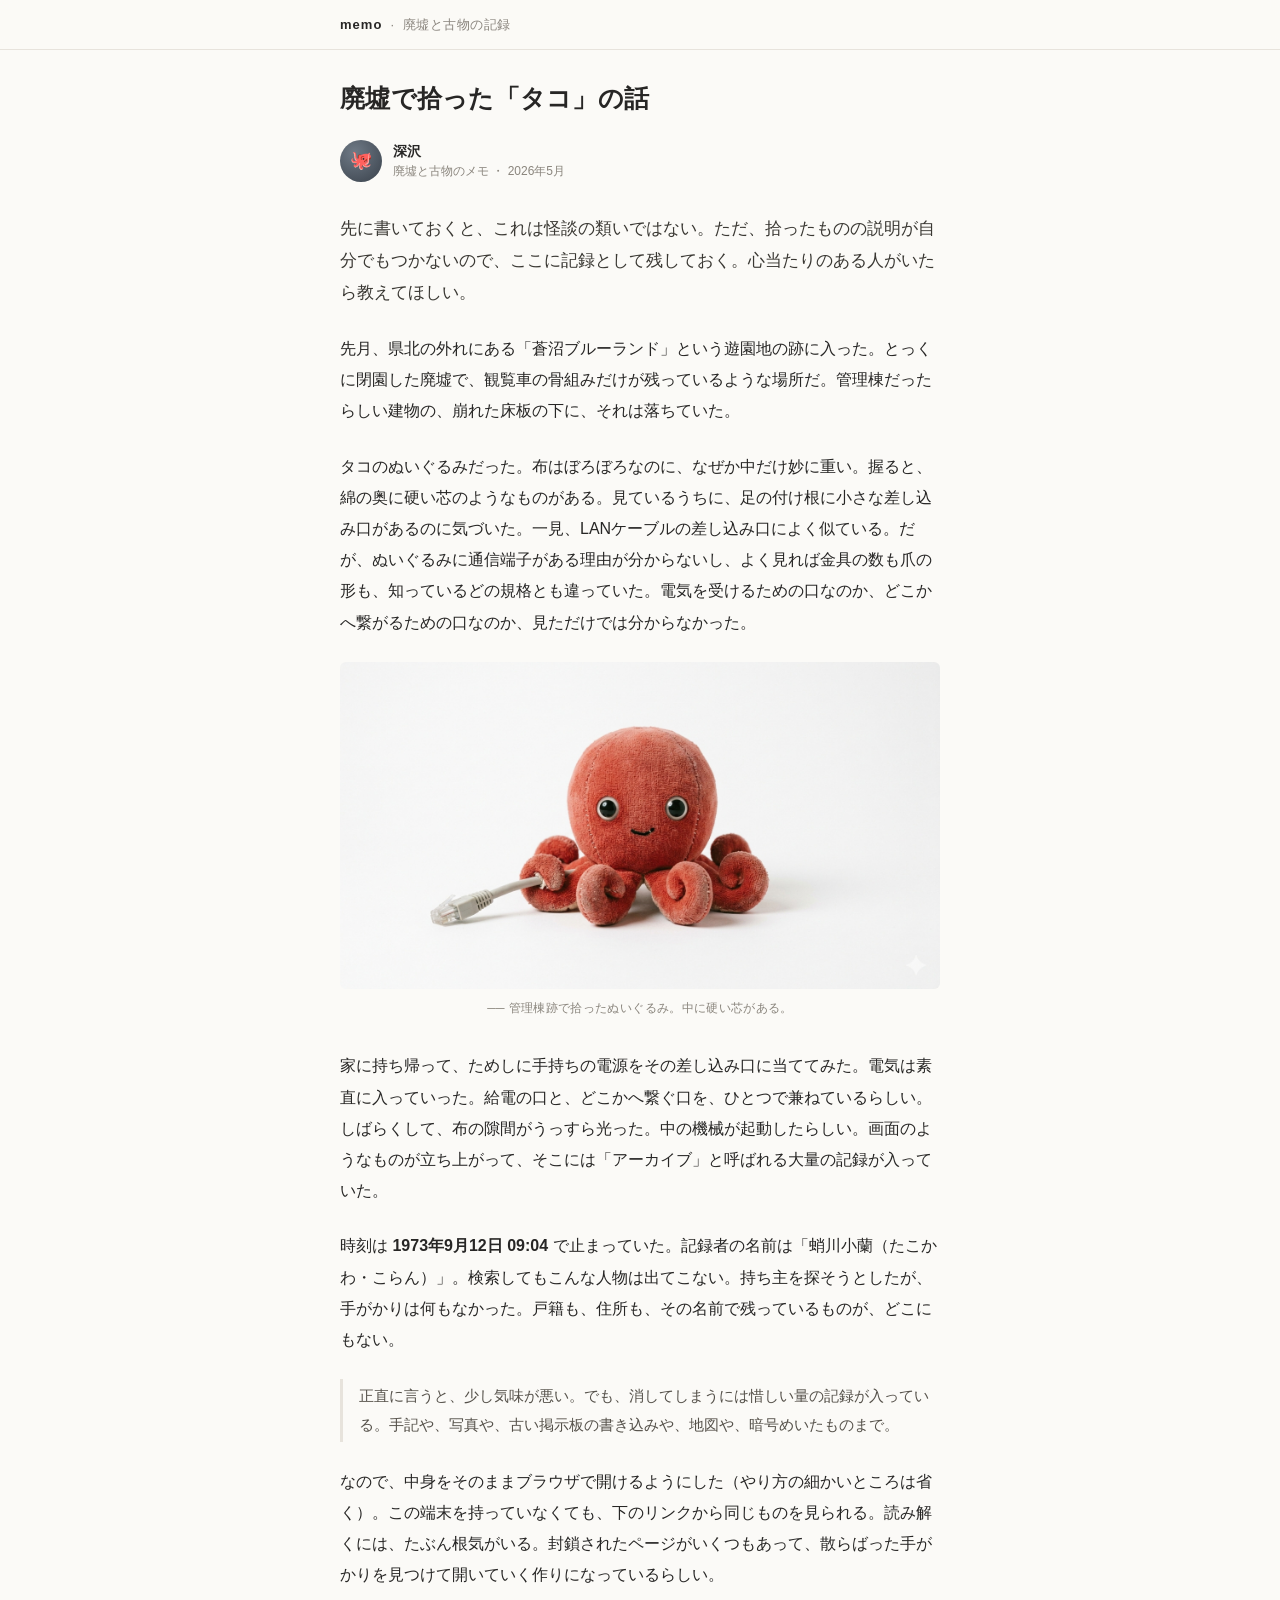
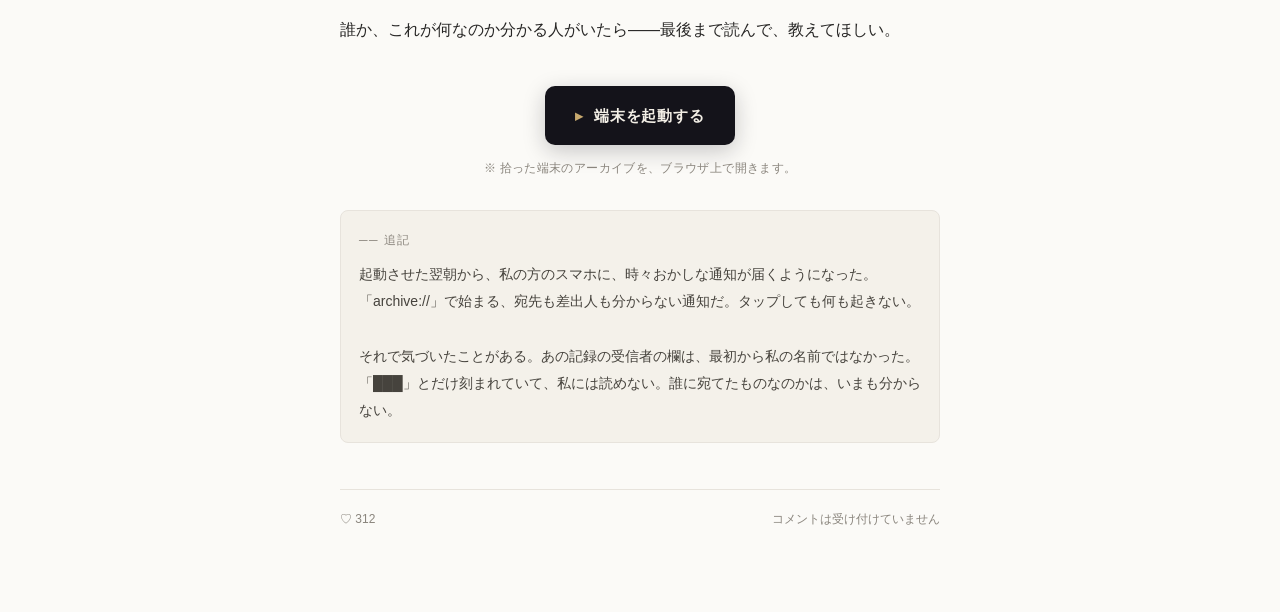
==== index.html @ f00ffa50 "Restructure layer 2 as spine+shelf; redesign E-spoke puzzle; LAN connector - 第2層を背骨（inochi→loop→data" ====
<!DOCTYPE html>
<html lang="ja">
<head>
<meta charset="UTF-8">
<meta name="viewport" content="width=device-width, initial-scale=1, maximum-scale=1">
<title>廃墟で拾った「タコ」の話｜深沢のメモ</title>
<style>
  :root{
    --bg:#fbfaf7; --card:#ffffff;
    --ink:#272625; --sub:#8a857d; --line:#e7e3dc;
    --accent:#3a6b54;
  }
  *{box-sizing:border-box;}
  html,body{margin:0;padding:0;}
  body{
    background:var(--bg);
    color:var(--ink);
    font-family:-apple-system,BlinkMacSystemFont,"Hiragino Kaku Gothic ProN","Hiragino Sans","Noto Sans JP",sans-serif;
    line-height:1.95;
    -webkit-font-smoothing:antialiased;
  }
  .wrap{max-width:640px;margin:0 auto;padding:0 20px 80px;}

  /* 上部バー（note風） */
  .topbar{
    border-bottom:1px solid var(--line);
    background:rgba(251,250,247,0.9);
    backdrop-filter:saturate(180%) blur(8px);
    position:sticky;top:0;z-index:5;
  }
  .topbar .inner{
    max-width:640px;margin:0 auto;padding:12px 20px;
    display:flex;align-items:center;gap:8px;
    font-size:13px;color:var(--sub);letter-spacing:.04em;
  }
  .topbar .logo{font-weight:700;color:var(--ink);letter-spacing:.08em;}

  article{padding-top:30px;}
  h1{
    font-size:25px;line-height:1.5;font-weight:800;
    letter-spacing:.01em;margin:0 0 22px;
  }
  .byline{display:flex;align-items:center;gap:11px;margin:0 0 30px;}
  .avatar{
    width:42px;height:42px;border-radius:50%;flex-shrink:0;
    background:radial-gradient(circle at 35% 30%,#6f7a86,#39414b);
    display:flex;align-items:center;justify-content:center;
    color:#cfd6dd;font-size:18px;
  }
  .byline .who{font-size:14px;font-weight:700;line-height:1.4;}
  .byline .meta{font-size:12px;color:var(--sub);line-height:1.5;}

  article p{margin:0 0 1.5em;font-size:16px;}
  article p.lead{font-size:16.5px;color:#3a3833;}
  .fig{margin:8px 0 30px;}
  .fig img{width:100%;display:block;border-radius:6px;background:#ece8e1;}
  .fig figcaption{
    font-size:12px;color:var(--sub);margin-top:8px;text-align:center;letter-spacing:.03em;
  }
  .rule{border:none;border-top:1px solid var(--line);margin:34px 0;}

  blockquote{
    margin:0 0 1.6em;padding:2px 0 2px 16px;
    border-left:3px solid var(--line);
    color:#55514a;font-size:15px;
  }

  /* 追記ボックス */
  .ps{
    margin:30px 0 0;padding:18px 18px;
    background:#f4f1ea;border:1px solid var(--line);border-radius:8px;
    font-size:14px;color:#46433d;line-height:1.95;
  }
  .ps .ps-h{font-size:12px;color:var(--sub);letter-spacing:.12em;margin-bottom:8px;}

  /* 起動ボタン */
  .cta-wrap{margin:40px 0 10px;text-align:center;}
  .cta{
    display:inline-flex;align-items:center;gap:10px;
    background:#14131a;color:#f3efe6;
    text-decoration:none;
    padding:15px 30px;border-radius:10px;
    font-size:15px;letter-spacing:.06em;font-weight:600;
    box-shadow:0 6px 22px rgba(20,19,26,0.22);
    transition:transform .15s ease, box-shadow .15s ease;
  }
  .cta:active{transform:translateY(1px);}
  .cta .arr{color:#c8a96e;}
  .cta-note{margin-top:12px;font-size:12px;color:var(--sub);letter-spacing:.03em;}

  .foot{margin-top:46px;padding-top:18px;border-top:1px solid var(--line);
    font-size:12px;color:var(--sub);display:flex;justify-content:space-between;gap:10px;flex-wrap:wrap;}

  /* 起動時フェード */
  #boot-fade{
    position:fixed;inset:0;background:#080610;z-index:50;
    opacity:0;pointer-events:none;transition:opacity .6s ease;
  }
  #boot-fade.on{opacity:1;pointer-events:auto;}
  #boot-fade .b-msg{
    position:absolute;top:50%;left:0;right:0;transform:translateY(-50%);
    text-align:center;color:#6f6a7a;font-size:12px;letter-spacing:.25em;
    font-family:ui-monospace,Menlo,Consolas,monospace;
  }
</style>
</head>
<body>

  <div class="topbar">
    <div class="inner">
      <span class="logo">memo</span>
      <span>·</span>
      <span>廃墟と古物の記録</span>
    </div>
  </div>

  <div class="wrap">
    <article>
      <h1>廃墟で拾った「タコ」の話</h1>

      <div class="byline">
        <div class="avatar">🐙</div>
        <div>
          <div class="who">深沢</div>
          <div class="meta">廃墟と古物のメモ ・ 2026年5月</div>
        </div>
      </div>

      <p class="lead">
        先に書いておくと、これは怪談の類いではない。ただ、拾ったものの説明が自分でもつかないので、ここに記録として残しておく。心当たりのある人がいたら教えてほしい。
      </p>

      <p>
        先月、県北の外れにある「蒼沼ブルーランド」という遊園地の跡に入った。とっくに閉園した廃墟で、観覧車の骨組みだけが残っているような場所だ。管理棟だったらしい建物の、崩れた床板の下に、それは落ちていた。
      </p>

      <p>
        タコのぬいぐるみだった。布はぼろぼろなのに、なぜか中だけ妙に重い。握ると、綿の奥に硬い芯のようなものがある。見ているうちに、足の付け根に小さな差し込み口があるのに気づいた。一見、LANケーブルの差し込み口によく似ている。だが、ぬいぐるみに通信端子がある理由が分からないし、よく見れば金具の数も爪の形も、知っているどの規格とも違っていた。電気を受けるための口なのか、どこかへ繋がるための口なのか、見ただけでは分からなかった。
      </p>

      <figure class="fig">
        <img src="images/photo_takkope.jpg" alt="拾ったタコのぬいぐるみ"
             onerror="this.style.display='none';this.parentElement.querySelector('figcaption').textContent='（写真は省略）';">
        <figcaption>── 管理棟跡で拾ったぬいぐるみ。中に硬い芯がある。</figcaption>
      </figure>

      <p>
        家に持ち帰って、ためしに手持ちの電源をその差し込み口に当ててみた。電気は素直に入っていった。給電の口と、どこかへ繋ぐ口を、ひとつで兼ねているらしい。しばらくして、布の隙間がうっすら光った。中の機械が起動したらしい。画面のようなものが立ち上がって、そこには「アーカイブ」と呼ばれる大量の記録が入っていた。
      </p>

      <p>
        時刻は <strong>1973年9月12日 09:04</strong> で止まっていた。記録者の名前は「蛸川小蘭（たこかわ・こらん）」。検索してもこんな人物は出てこない。持ち主を探そうとしたが、手がかりは何もなかった。戸籍も、住所も、その名前で残っているものが、どこにもない。
      </p>

      <blockquote>
        正直に言うと、少し気味が悪い。でも、消してしまうには惜しい量の記録が入っている。手記や、写真や、古い掲示板の書き込みや、地図や、暗号めいたものまで。
      </blockquote>

      <p>
        なので、中身をそのままブラウザで開けるようにした（やり方の細かいところは省く）。この端末を持っていなくても、下のリンクから同じものを見られる。読み解くには、たぶん根気がいる。封鎖されたページがいくつもあって、散らばった手がかりを見つけて開いていく作りになっているらしい。
      </p>

      <p>
        誰か、これが何なのか分かる人がいたら——最後まで読んで、教えてほしい。
      </p>

      <div class="cta-wrap">
        <a class="cta" href="phone_shell.html" id="boot-link">
          <span class="arr">▸</span> 端末を起動する
        </a>
        <div class="cta-note">※ 拾った端末のアーカイブを、ブラウザ上で開きます。</div>
      </div>

      <div class="ps">
        <div class="ps-h">── 追記</div>
        起動させた翌朝から、私の方のスマホに、時々おかしな通知が届くようになった。「archive://」で始まる、宛先も差出人も分からない通知だ。タップしても何も起きない。
        <br><br>
        それで気づいたことがある。あの記録の受信者の欄は、最初から私の名前ではなかった。「███」とだけ刻まれていて、私には読めない。誰に宛てたものなのかは、いまも分からない。
      </div>

      <div class="ps" id="ps-after" style="display:none;"></div>

      <div class="foot">
        <span>♡ 312</span>
        <span>コメントは受け付けていません</span>
      </div>
    </article>
  </div>

  <div id="boot-fade"><div class="b-msg">接続しています…</div></div>

  <script>
    (function(){
      var link = document.getElementById('boot-link');
      var fade = document.getElementById('boot-fade');
      link.addEventListener('click', function(e){
        // フェードしてから遷移（JS無効時は通常リンクとして動作）
        if (e.metaKey || e.ctrlKey || e.shiftKey) return;
        e.preventDefault();
        fade.classList.add('on');
        setTimeout(function(){ window.location.href = link.getAttribute('href'); }, 620);
      });
    })();

    // クリア後の後日談（localStorage はアーカイブ側と共有）
    (function(){
      try {
        var restored = JSON.parse(localStorage.getItem('koe_restored') || '[]');
        if (restored.indexOf('epilogue') < 0) return;
        var note = localStorage.getItem('koe_fumi_note');
        var recorded = !!(note && note.trim() !== '');
        var el = document.getElementById('ps-after');
        if (!el) return;
        el.style.display = 'block';
        el.innerHTML = recorded
          ? '<div class="ps-h">── 追記の追記</div>あれから、おかしな通知はぱたりと来なくなった。最後に一度だけ、短い信号のようなものが届いた。文字化けしていて読めなかったが、なぜか、礼を言われた気がした。<br><br>端末はいまも手元にある。布の中は、静かだ。'
          : '<div class="ps-h">── 追記の追記</div>あの端末は、あれきり起動しなくなった。何度電源を当てても、布の中は静かなままだ。<br><br>拾ったときより、少しだけ軽くなった気がする。気のせいだと思いたい。';
      } catch (e) {}
    })();
  </script>

</body>
</html>
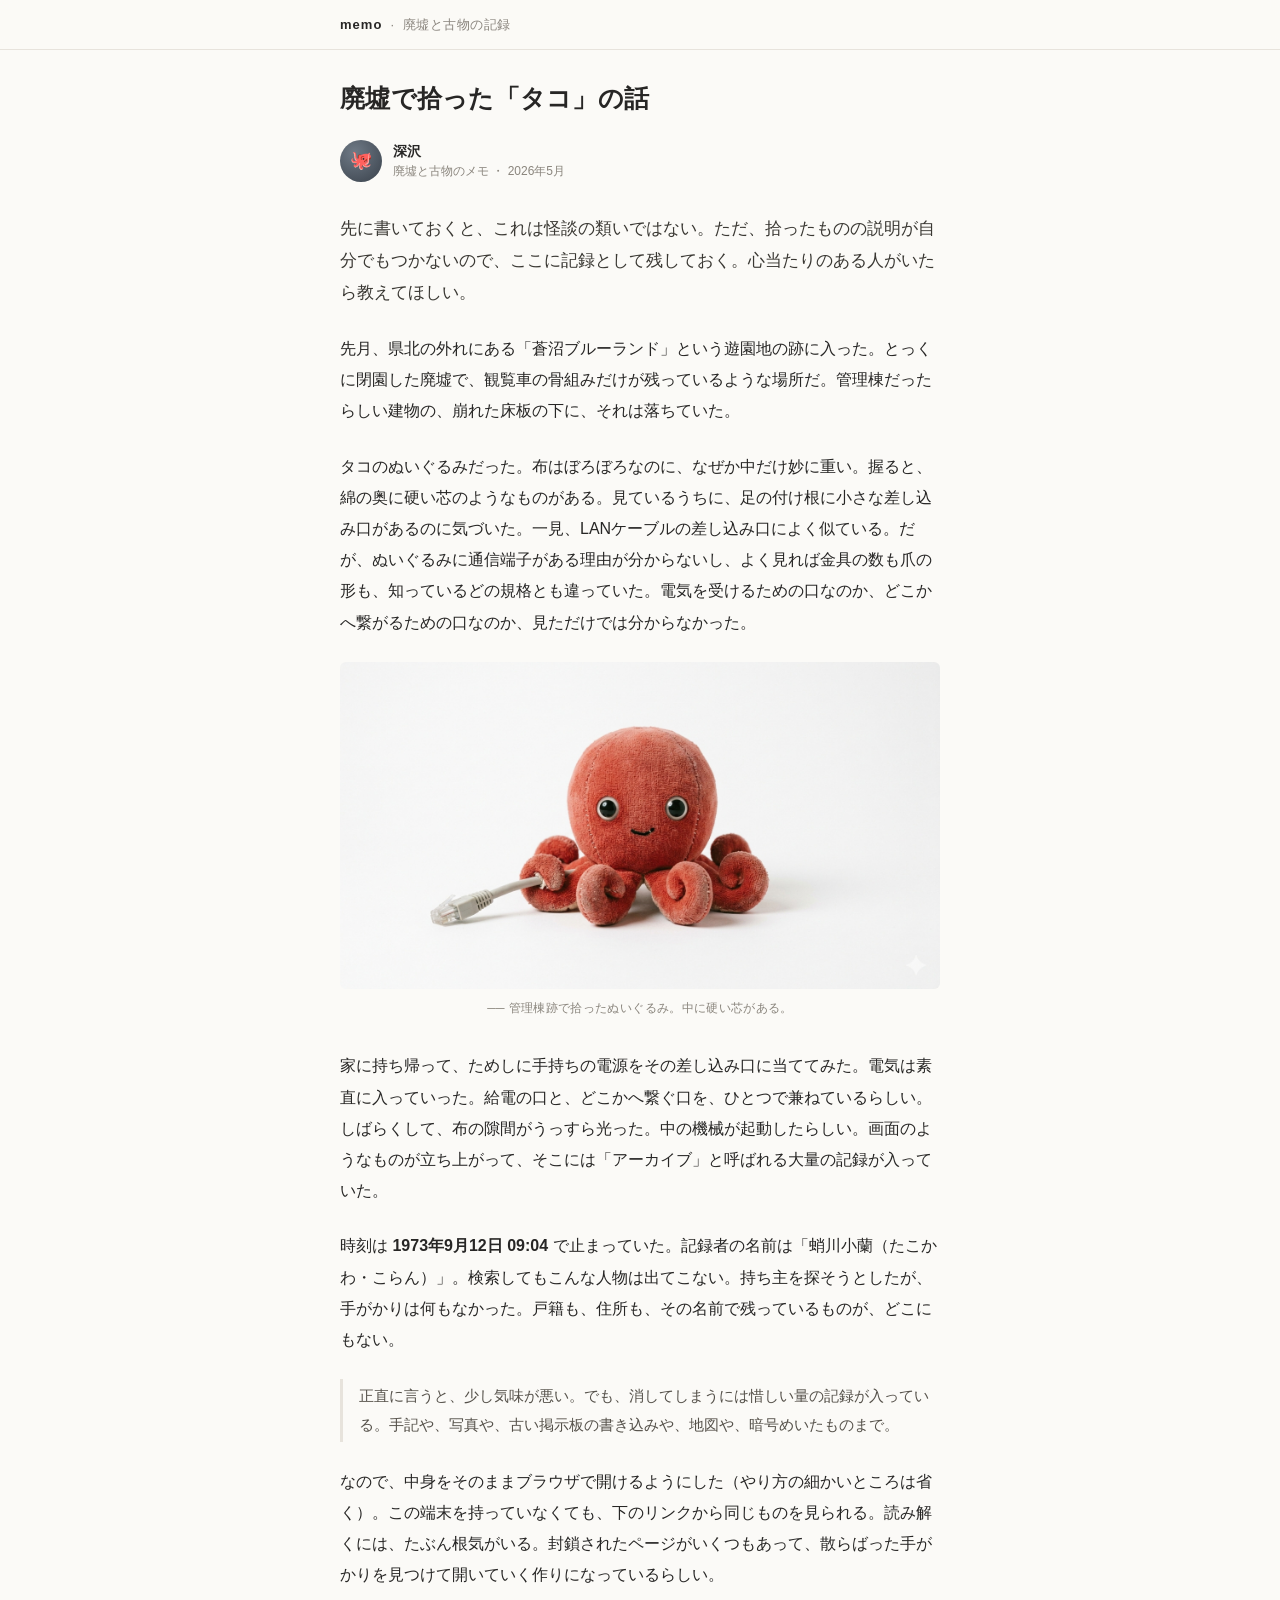
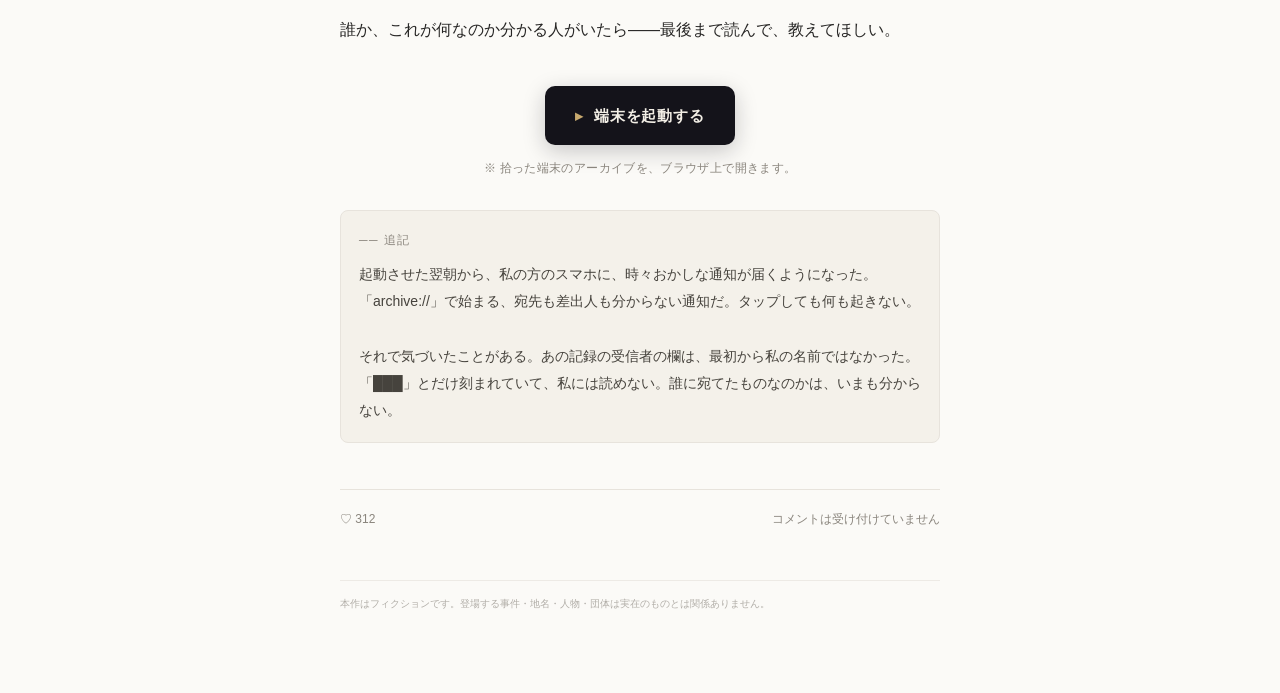
==== commit 5bf78021: "Add legal-review fixes: index disclaimer, image credits file - index.html に免責フッター（phone_shell と同文）と " ====
--- a/index.html
+++ b/index.html
@@ -3,6 +3,7 @@
 <head>
 <meta charset="UTF-8">
 <meta name="viewport" content="width=device-width, initial-scale=1, maximum-scale=1">
+<meta name="description" content="フィクション作品です。登場する事件・人物・地名・団体はすべて架空のものです。">
 <title>廃墟で拾った「タコ」の話｜深沢のメモ</title>
 <style>
   :root{
@@ -185,6 +186,10 @@
         <span>コメントは受け付けていません</span>
       </div>
     </article>
+
+    <footer style="margin-top:48px;padding-top:14px;border-top:1px solid var(--line);font-size:10px;color:var(--sub);opacity:.65;line-height:1.8;">
+      本作はフィクションです。登場する事件・地名・人物・団体は実在のものとは関係ありません。
+    </footer>
   </div>
 
   <div id="boot-fade"><div class="b-msg">接続しています…</div></div>
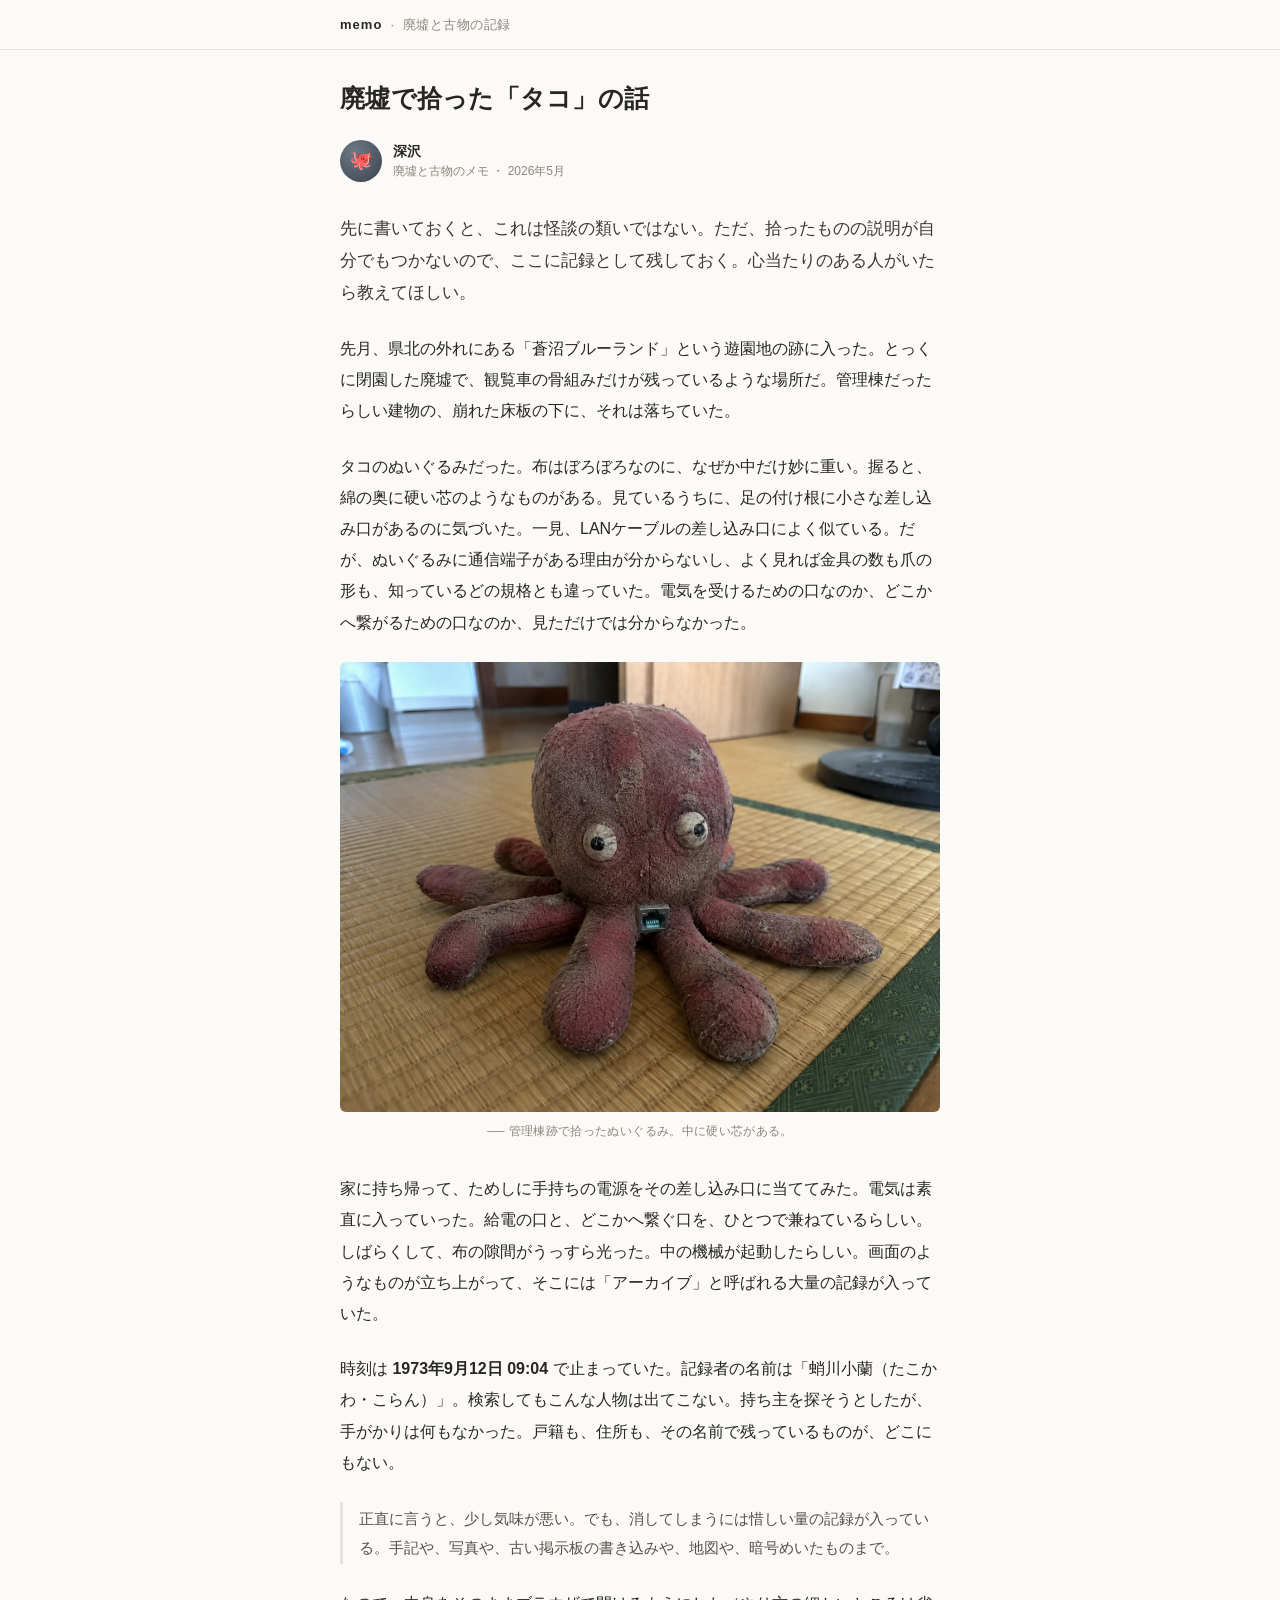
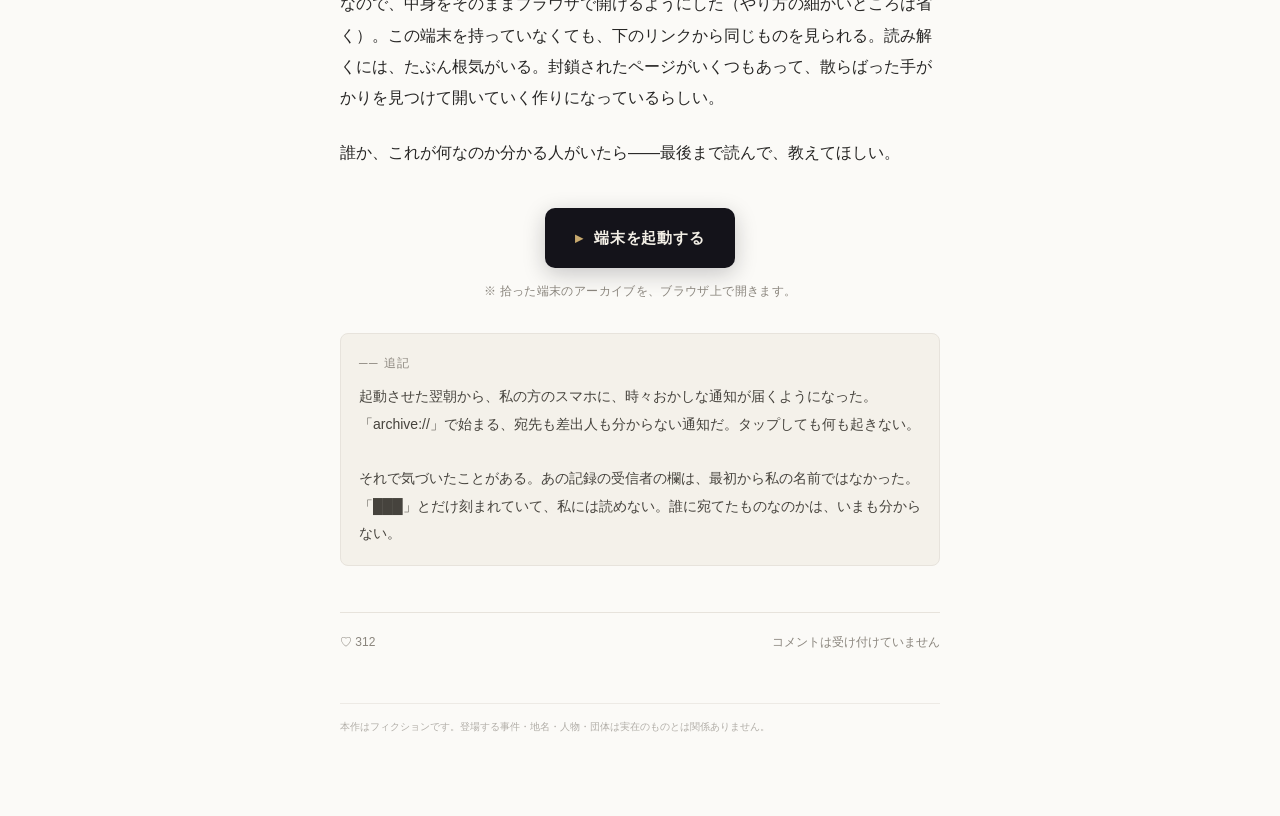
==== commit 1c6e8e5c: "Prepare for public release: dist build, debug gating, OGP, release guide 公開リポジトリ（docs=完全なネタバレ）と切り離した" ====
--- a/index.html
+++ b/index.html
@@ -4,6 +4,11 @@
 <meta charset="UTF-8">
 <meta name="viewport" content="width=device-width, initial-scale=1, maximum-scale=1">
 <meta name="description" content="フィクション作品です。登場する事件・人物・地名・団体はすべて架空のものです。">
+<!-- OGP（公開準備 2026-06-11）。og:image は公開URL確定後に絶対URLで追記する（docs/公開手順_v1.md 参照） -->
+<meta property="og:title" content="声は壁を透して">
+<meta property="og:description" content="拾われたタコのぬいぐるみに残されていた、1973年で止まったアーカイブ。記録されなかった手紙をめぐる物語。">
+<meta property="og:type" content="website">
+<meta name="twitter:card" content="summary">
 <title>廃墟で拾った「タコ」の話｜深沢のメモ</title>
 <style>
   :root{
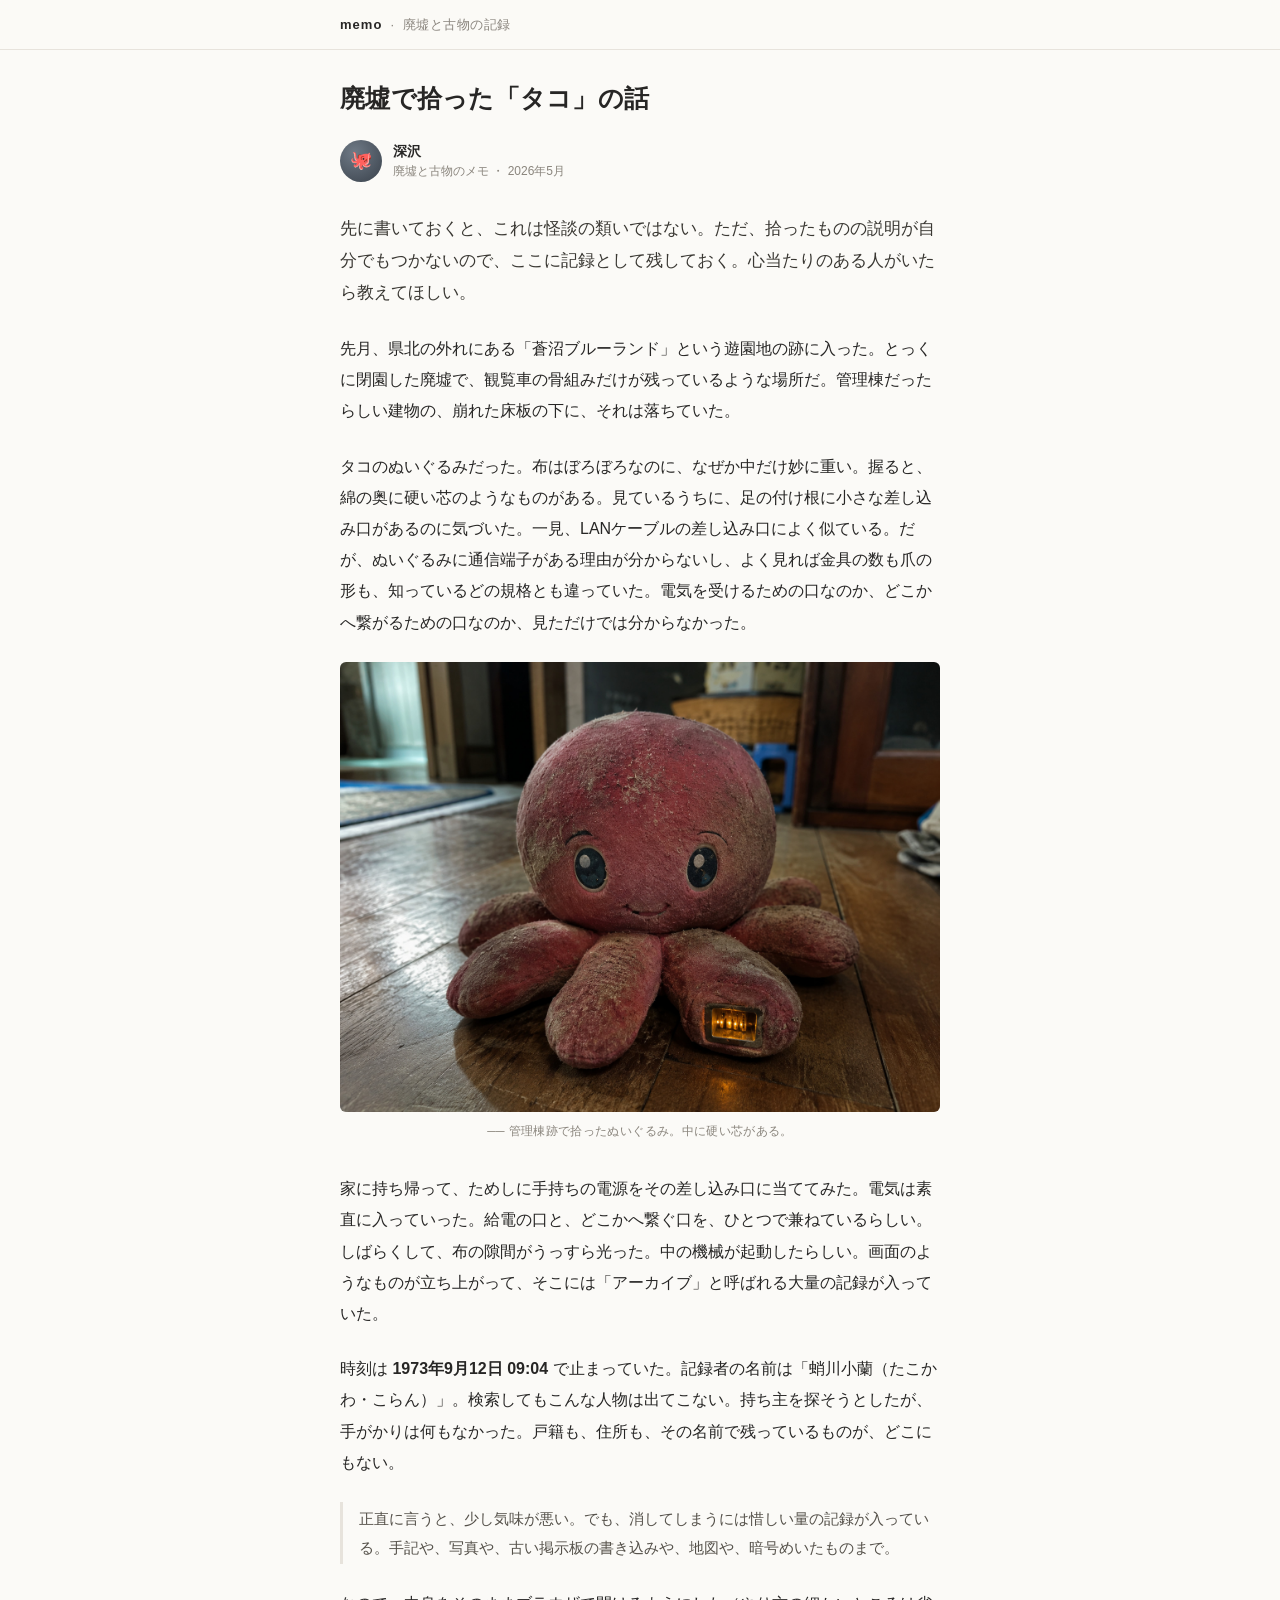
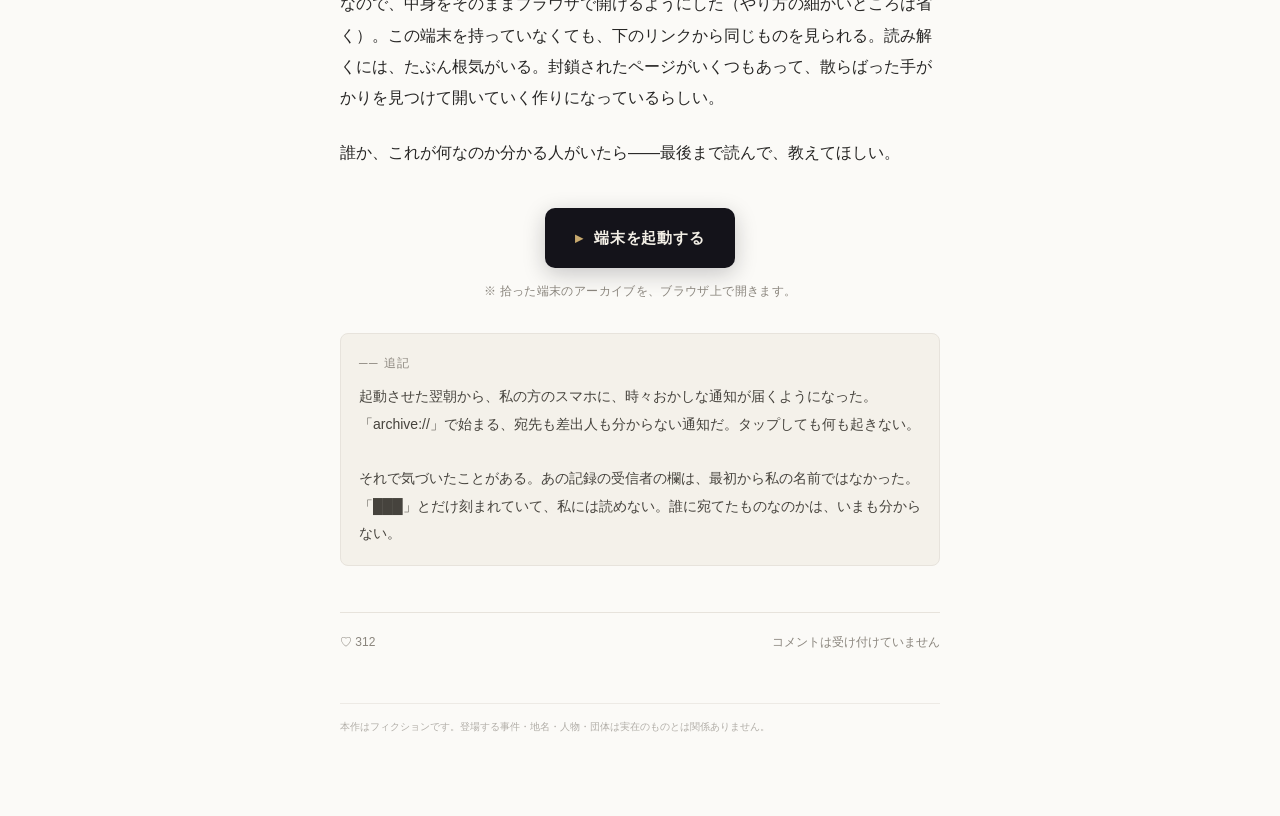
==== commit 07244efc: "OGP画像を専用サムネイルに切り替え - images/ogp.jpg 追加（プロンプト⑥・1731x909・制作者生成） - photo_takkope.jpg 再生成版に差し替え（かわいい寄りに調" ====
--- a/index.html
+++ b/index.html
@@ -4,11 +4,13 @@
 <meta charset="UTF-8">
 <meta name="viewport" content="width=device-width, initial-scale=1, maximum-scale=1">
 <meta name="description" content="フィクション作品です。登場する事件・人物・地名・団体はすべて架空のものです。">
-<!-- OGP（公開準備 2026-06-11）。og:image は公開URL確定後に絶対URLで追記する（docs/公開手順_v1.md 参照） -->
+<!-- OGP（公開準備 2026-06-11。公開URL: https://mriver.hmd00q.workers.dev/） -->
 <meta property="og:title" content="声は壁を透して">
 <meta property="og:description" content="拾われたタコのぬいぐるみに残されていた、1973年で止まったアーカイブ。記録されなかった手紙をめぐる物語。">
 <meta property="og:type" content="website">
-<meta name="twitter:card" content="summary">
+<meta property="og:url" content="https://mriver.hmd00q.workers.dev/">
+<meta property="og:image" content="https://mriver.hmd00q.workers.dev/images/ogp.jpg">
+<meta name="twitter:card" content="summary_large_image">
 <title>廃墟で拾った「タコ」の話｜深沢のメモ</title>
 <style>
   :root{
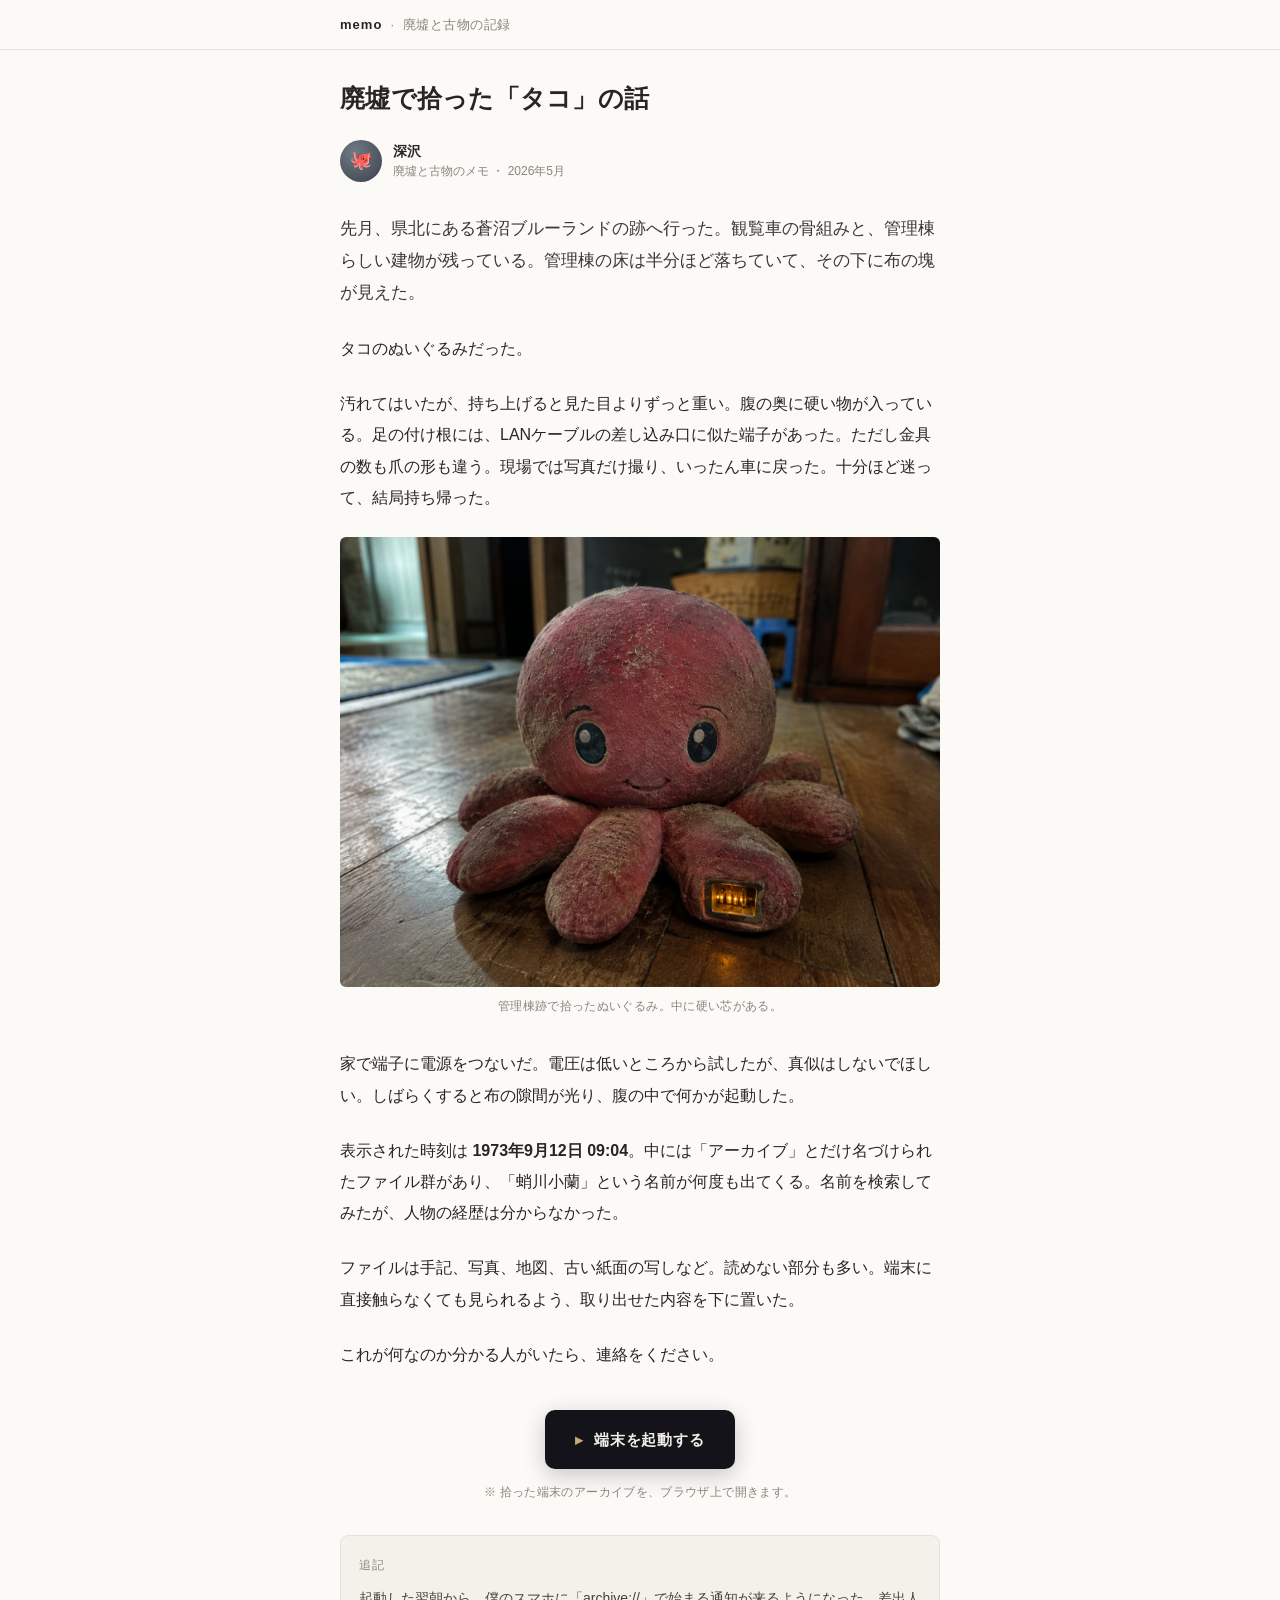
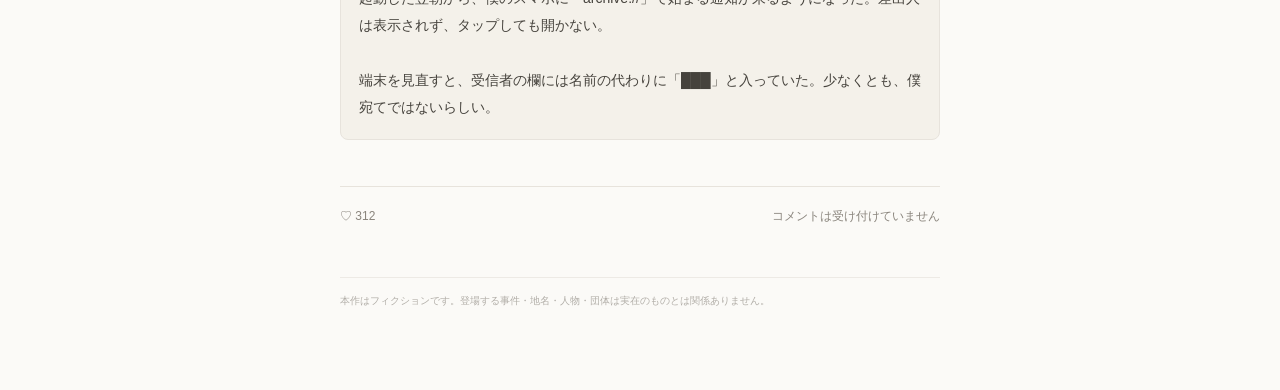
==== commit b6554676: "v4再設計と外部資料サイトを実装" ====
--- a/index.html
+++ b/index.html
@@ -3,13 +3,13 @@
 <head>
 <meta charset="UTF-8">
 <meta name="viewport" content="width=device-width, initial-scale=1, maximum-scale=1">
-<meta name="description" content="フィクション作品です。登場する事件・人物・地名・団体はすべて架空のものです。">
-<!-- OGP（公開準備 2026-06-11。公開URL: https://mriver.hmd00q.workers.dev/） -->
+<meta name="description" content="廃墟で拾ったタコのぬいぐるみと、内部で動いていた1973年のアーカイブについての記録。">
+<!-- OGP（公開URL: https://mriver-arg.pages.dev/　2026-06-12 Pages移行） -->
 <meta property="og:title" content="声は壁を透して">
-<meta property="og:description" content="拾われたタコのぬいぐるみに残されていた、1973年で止まったアーカイブ。記録されなかった手紙をめぐる物語。">
+<meta property="og:description" content="拾われたタコのぬいぐるみに残されていた、1973年で止まったアーカイブ。記録されなかった一通の手紙。">
 <meta property="og:type" content="website">
-<meta property="og:url" content="https://mriver.hmd00q.workers.dev/">
-<meta property="og:image" content="https://mriver.hmd00q.workers.dev/images/ogp.jpg">
+<meta property="og:url" content="https://mriver-arg.pages.dev/">
+<meta property="og:image" content="https://mriver-arg.pages.dev/images/ogp.jpg">
 <meta name="twitter:card" content="summary_large_image">
 <title>廃墟で拾った「タコ」の話｜深沢のメモ</title>
 <style>
@@ -135,41 +135,37 @@
       </div>
 
       <p class="lead">
-        先に書いておくと、これは怪談の類いではない。ただ、拾ったものの説明が自分でもつかないので、ここに記録として残しておく。心当たりのある人がいたら教えてほしい。
-      </p>
-
-      <p>
-        先月、県北の外れにある「蒼沼ブルーランド」という遊園地の跡に入った。とっくに閉園した廃墟で、観覧車の骨組みだけが残っているような場所だ。管理棟だったらしい建物の、崩れた床板の下に、それは落ちていた。
-      </p>
-
-      <p>
-        タコのぬいぐるみだった。布はぼろぼろなのに、なぜか中だけ妙に重い。握ると、綿の奥に硬い芯のようなものがある。見ているうちに、足の付け根に小さな差し込み口があるのに気づいた。一見、LANケーブルの差し込み口によく似ている。だが、ぬいぐるみに通信端子がある理由が分からないし、よく見れば金具の数も爪の形も、知っているどの規格とも違っていた。電気を受けるための口なのか、どこかへ繋がるための口なのか、見ただけでは分からなかった。
+        先月、県北にある蒼沼ブルーランドの跡へ行った。観覧車の骨組みと、管理棟らしい建物が残っている。管理棟の床は半分ほど落ちていて、その下に布の塊が見えた。
+      </p>
+
+      <p>
+        タコのぬいぐるみだった。
+      </p>
+
+      <p>
+        汚れてはいたが、持ち上げると見た目よりずっと重い。腹の奥に硬い物が入っている。足の付け根には、LANケーブルの差し込み口に似た端子があった。ただし金具の数も爪の形も違う。現場では写真だけ撮り、いったん車に戻った。十分ほど迷って、結局持ち帰った。
       </p>
 
       <figure class="fig">
         <img src="images/photo_takkope.jpg" alt="拾ったタコのぬいぐるみ"
              onerror="this.style.display='none';this.parentElement.querySelector('figcaption').textContent='（写真は省略）';">
-        <figcaption>── 管理棟跡で拾ったぬいぐるみ。中に硬い芯がある。</figcaption>
+        <figcaption>管理棟跡で拾ったぬいぐるみ。中に硬い芯がある。</figcaption>
       </figure>
 
       <p>
-        家に持ち帰って、ためしに手持ちの電源をその差し込み口に当ててみた。電気は素直に入っていった。給電の口と、どこかへ繋ぐ口を、ひとつで兼ねているらしい。しばらくして、布の隙間がうっすら光った。中の機械が起動したらしい。画面のようなものが立ち上がって、そこには「アーカイブ」と呼ばれる大量の記録が入っていた。
-      </p>
-
-      <p>
-        時刻は <strong>1973年9月12日 09:04</strong> で止まっていた。記録者の名前は「蛸川小蘭（たこかわ・こらん）」。検索してもこんな人物は出てこない。持ち主を探そうとしたが、手がかりは何もなかった。戸籍も、住所も、その名前で残っているものが、どこにもない。
-      </p>
-
-      <blockquote>
-        正直に言うと、少し気味が悪い。でも、消してしまうには惜しい量の記録が入っている。手記や、写真や、古い掲示板の書き込みや、地図や、暗号めいたものまで。
-      </blockquote>
-
-      <p>
-        なので、中身をそのままブラウザで開けるようにした（やり方の細かいところは省く）。この端末を持っていなくても、下のリンクから同じものを見られる。読み解くには、たぶん根気がいる。封鎖されたページがいくつもあって、散らばった手がかりを見つけて開いていく作りになっているらしい。
-      </p>
-
-      <p>
-        誰か、これが何なのか分かる人がいたら——最後まで読んで、教えてほしい。
+        家で端子に電源をつないだ。電圧は低いところから試したが、真似はしないでほしい。しばらくすると布の隙間が光り、腹の中で何かが起動した。
+      </p>
+
+      <p>
+        表示された時刻は <strong>1973年9月12日 09:04</strong>。中には「アーカイブ」とだけ名づけられたファイル群があり、「蛸川小蘭」という名前が何度も出てくる。名前を検索してみたが、人物の経歴は分からなかった。
+      </p>
+
+      <p>
+        ファイルは手記、写真、地図、古い紙面の写しなど。読めない部分も多い。端末に直接触らなくても見られるよう、取り出せた内容を下に置いた。
+      </p>
+
+      <p>
+        これが何なのか分かる人がいたら、連絡をください。
       </p>
 
       <div class="cta-wrap">
@@ -180,10 +176,10 @@
       </div>
 
       <div class="ps">
-        <div class="ps-h">── 追記</div>
-        起動させた翌朝から、私の方のスマホに、時々おかしな通知が届くようになった。「archive://」で始まる、宛先も差出人も分からない通知だ。タップしても何も起きない。
+        <div class="ps-h">追記</div>
+        起動した翌朝から、僕のスマホに「archive://」で始まる通知が来るようになった。差出人は表示されず、タップしても開かない。
         <br><br>
-        それで気づいたことがある。あの記録の受信者の欄は、最初から私の名前ではなかった。「███」とだけ刻まれていて、私には読めない。誰に宛てたものなのかは、いまも分からない。
+        端末を見直すと、受信者の欄には名前の代わりに「███」と入っていた。少なくとも、僕宛てではないらしい。
       </div>
 
       <div class="ps" id="ps-after" style="display:none;"></div>
@@ -219,14 +215,15 @@
       try {
         var restored = JSON.parse(localStorage.getItem('koe_restored') || '[]');
         if (restored.indexOf('epilogue') < 0) return;
+        var ending = localStorage.getItem('koe_ending');
         var note = localStorage.getItem('koe_fumi_note');
-        var recorded = !!(note && note.trim() !== '');
+        var recorded = ending ? ending === 'record' : !!(note && note.trim() !== '');
         var el = document.getElementById('ps-after');
         if (!el) return;
         el.style.display = 'block';
         el.innerHTML = recorded
-          ? '<div class="ps-h">── 追記の追記</div>あれから、おかしな通知はぱたりと来なくなった。最後に一度だけ、短い信号のようなものが届いた。文字化けしていて読めなかったが、なぜか、礼を言われた気がした。<br><br>端末はいまも手元にある。布の中は、静かだ。'
-          : '<div class="ps-h">── 追記の追記</div>あの端末は、あれきり起動しなくなった。何度電源を当てても、布の中は静かなままだ。<br><br>拾ったときより、少しだけ軽くなった気がする。気のせいだと思いたい。';
+          ? '<div class="ps-h">追記の追記</div>端末のファイルは、そのまま読める。新しい通知は来ていない。履歴の末尾に、資料wikiを更新した時刻だけが残っている。'
+          : '<div class="ps-h">追記の追記</div>端末のファイルは、そのまま読める。新しい通知は来ていない。履歴の末尾に、外部検索へ切り替えた時刻だけが残っている。';
       } catch (e) {}
     })();
   </script>
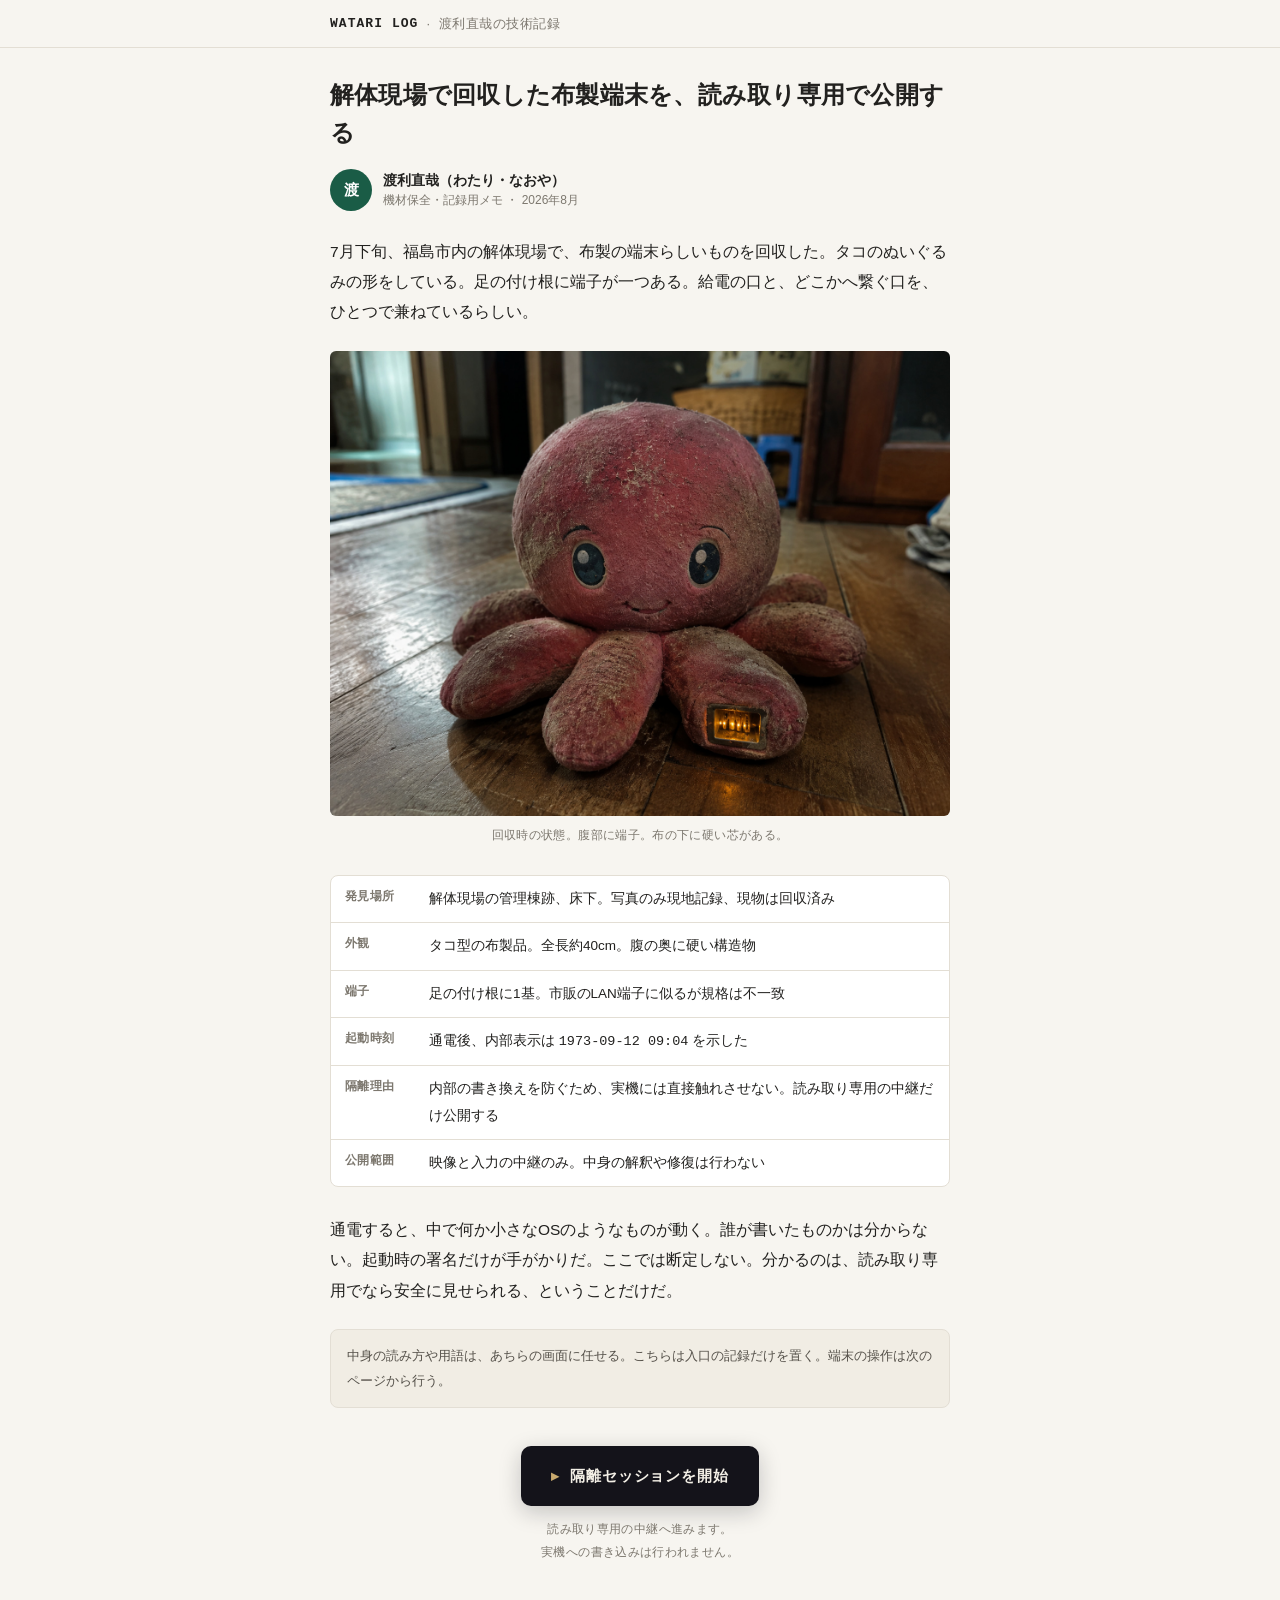
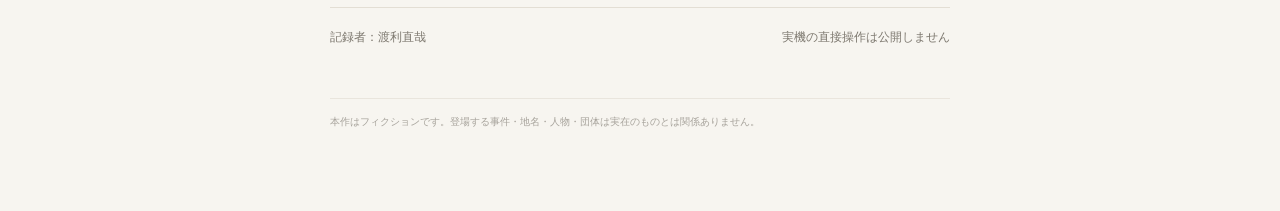
==== commit 7a81fa0a: "Phase A: 小蘭OSプロトタイプ（三画面骨格・記録核・八肢・ダミー3件）" ====
--- a/index.html
+++ b/index.html
@@ -3,190 +3,119 @@
 <head>
 <meta charset="UTF-8">
 <meta name="viewport" content="width=device-width, initial-scale=1, maximum-scale=1">
-<meta name="description" content="廃墟で拾ったタコのぬいぐるみと、内部で動いていた1973年のアーカイブについての記録。">
-<!-- OGP（公開URL: https://mriver-arg.pages.dev/　2026-06-12 Pages移行） -->
-<meta property="og:title" content="声は壁を透して">
-<meta property="og:description" content="拾われたタコのぬいぐるみに残されていた、1973年で止まったアーカイブ。記録されなかった一通の手紙。">
+<meta name="description" content="渡利直哉の技術記録。解体現場で回収した布製端末を、読み取り専用で公開する。">
+<meta property="og:title" content="声は壁を透して｜渡利直哉の技術記録">
+<meta property="og:description" content="解体現場で回収した布製端末を、読み取り専用で公開する。">
 <meta property="og:type" content="website">
 <meta property="og:url" content="https://mriver-arg.pages.dev/">
 <meta property="og:image" content="https://mriver-arg.pages.dev/images/ogp.jpg">
 <meta name="twitter:card" content="summary_large_image">
-<title>廃墟で拾った「タコ」の話｜深沢のメモ</title>
+<title>解体現場で回収した布製端末を、読み取り専用で公開する｜渡利直哉</title>
 <style>
   :root{
-    --bg:#fbfaf7; --card:#ffffff;
-    --ink:#272625; --sub:#8a857d; --line:#e7e3dc;
-    --accent:#3a6b54;
+    --bg:#f7f5f0; --card:#ffffff;
+    --ink:#22211f; --sub:#7d786f; --line:#e3ded4;
+    --accent:#1a5c46; --accent-ink:#ffffff;
+    --mono:ui-monospace,SFMono-Regular,Menlo,Consolas,monospace;
   }
   *{box-sizing:border-box;}
   html,body{margin:0;padding:0;}
   body{
-    background:var(--bg);
-    color:var(--ink);
+    background:var(--bg); color:var(--ink);
     font-family:-apple-system,BlinkMacSystemFont,"Hiragino Kaku Gothic ProN","Hiragino Sans","Noto Sans JP",sans-serif;
-    line-height:1.95;
-    -webkit-font-smoothing:antialiased;
+    line-height:1.95; -webkit-font-smoothing:antialiased;
   }
-  .wrap{max-width:640px;margin:0 auto;padding:0 20px 80px;}
-
-  /* 上部バー（note風） */
-  .topbar{
-    border-bottom:1px solid var(--line);
-    background:rgba(251,250,247,0.9);
-    backdrop-filter:saturate(180%) blur(8px);
-    position:sticky;top:0;z-index:5;
-  }
-  .topbar .inner{
-    max-width:640px;margin:0 auto;padding:12px 20px;
-    display:flex;align-items:center;gap:8px;
-    font-size:13px;color:var(--sub);letter-spacing:.04em;
-  }
-  .topbar .logo{font-weight:700;color:var(--ink);letter-spacing:.08em;}
-
-  article{padding-top:30px;}
-  h1{
-    font-size:25px;line-height:1.5;font-weight:800;
-    letter-spacing:.01em;margin:0 0 22px;
-  }
-  .byline{display:flex;align-items:center;gap:11px;margin:0 0 30px;}
-  .avatar{
-    width:42px;height:42px;border-radius:50%;flex-shrink:0;
-    background:radial-gradient(circle at 35% 30%,#6f7a86,#39414b);
-    display:flex;align-items:center;justify-content:center;
-    color:#cfd6dd;font-size:18px;
-  }
+  .wrap{max-width:660px;margin:0 auto;padding:0 20px 80px;}
+  .topbar{border-bottom:1px solid var(--line);background:rgba(247,245,240,.92);position:sticky;top:0;z-index:5;}
+  .topbar .inner{max-width:660px;margin:0 auto;padding:11px 20px;display:flex;align-items:center;gap:8px;font-size:13px;color:var(--sub);letter-spacing:.04em;}
+  .topbar .logo{font-weight:700;color:var(--ink);letter-spacing:.08em;font-family:var(--mono);}
+  article{padding-top:28px;}
+  h1{font-size:24px;line-height:1.55;font-weight:800;letter-spacing:.01em;margin:0 0 18px;}
+  .byline{display:flex;align-items:center;gap:11px;margin:0 0 26px;}
+  .avatar{width:42px;height:42px;border-radius:50%;flex-shrink:0;background:#1a5c46;color:#fff;display:flex;align-items:center;justify-content:center;font-size:15px;font-weight:700;}
   .byline .who{font-size:14px;font-weight:700;line-height:1.4;}
   .byline .meta{font-size:12px;color:var(--sub);line-height:1.5;}
-
-  article p{margin:0 0 1.5em;font-size:16px;}
-  article p.lead{font-size:16.5px;color:#3a3833;}
-  .fig{margin:8px 0 30px;}
+  article p{margin:0 0 1.5em;font-size:15.5px;}
+  .fig{margin:8px 0 28px;}
   .fig img{width:100%;display:block;border-radius:6px;background:#ece8e1;}
-  .fig figcaption{
-    font-size:12px;color:var(--sub);margin-top:8px;text-align:center;letter-spacing:.03em;
-  }
-  .rule{border:none;border-top:1px solid var(--line);margin:34px 0;}
-
-  blockquote{
-    margin:0 0 1.6em;padding:2px 0 2px 16px;
-    border-left:3px solid var(--line);
-    color:#55514a;font-size:15px;
-  }
-
-  /* 追記ボックス */
-  .ps{
-    margin:30px 0 0;padding:18px 18px;
-    background:#f4f1ea;border:1px solid var(--line);border-radius:8px;
-    font-size:14px;color:#46433d;line-height:1.95;
-  }
-  .ps .ps-h{font-size:12px;color:var(--sub);letter-spacing:.12em;margin-bottom:8px;}
-
-  /* 起動ボタン */
-  .cta-wrap{margin:40px 0 10px;text-align:center;}
-  .cta{
-    display:inline-flex;align-items:center;gap:10px;
-    background:#14131a;color:#f3efe6;
-    text-decoration:none;
-    padding:15px 30px;border-radius:10px;
-    font-size:15px;letter-spacing:.06em;font-weight:600;
-    box-shadow:0 6px 22px rgba(20,19,26,0.22);
-    transition:transform .15s ease, box-shadow .15s ease;
-  }
+  .fig figcaption{font-size:12px;color:var(--sub);margin-top:8px;text-align:center;letter-spacing:.03em;}
+  .spec{margin:0 0 28px;background:var(--card);border:1px solid var(--line);border-radius:8px;overflow:hidden;}
+  .spec table{width:100%;border-collapse:collapse;font-size:13.5px;}
+  .spec th,.spec td{text-align:left;padding:10px 14px;border-bottom:1px solid var(--line);vertical-align:top;}
+  .spec tr:last-child th,.spec tr:last-child td{border-bottom:none;}
+  .spec th{white-space:nowrap;color:var(--sub);font-weight:600;width:7em;font-family:var(--mono);font-size:12px;letter-spacing:.04em;}
+  .note{font-size:13px;color:#55514a;background:#f1ede4;border:1px solid var(--line);border-radius:8px;padding:14px 16px;margin:0 0 28px;line-height:1.9;}
+  .cta-wrap{margin:38px 0 10px;text-align:center;}
+  .cta{display:inline-flex;align-items:center;gap:10px;background:#14131a;color:#f3efe6;text-decoration:none;padding:15px 30px;border-radius:10px;font-size:15px;letter-spacing:.06em;font-weight:600;box-shadow:0 6px 22px rgba(20,19,26,.22);}
   .cta:active{transform:translateY(1px);}
   .cta .arr{color:#c8a96e;}
-  .cta-note{margin-top:12px;font-size:12px;color:var(--sub);letter-spacing:.03em;}
-
-  .foot{margin-top:46px;padding-top:18px;border-top:1px solid var(--line);
-    font-size:12px;color:var(--sub);display:flex;justify-content:space-between;gap:10px;flex-wrap:wrap;}
-
-  /* 起動時フェード */
-  #boot-fade{
-    position:fixed;inset:0;background:#080610;z-index:50;
-    opacity:0;pointer-events:none;transition:opacity .6s ease;
-  }
+  .cta-note{margin-top:12px;font-size:12px;color:var(--sub);letter-spacing:.03em;line-height:1.9;}
+  .foot{margin-top:44px;padding-top:18px;border-top:1px solid var(--line);font-size:12px;color:var(--sub);display:flex;justify-content:space-between;gap:10px;flex-wrap:wrap;}
+  #boot-fade{position:fixed;inset:0;background:#0a0a0c;z-index:50;opacity:0;pointer-events:none;transition:opacity .5s ease;}
   #boot-fade.on{opacity:1;pointer-events:auto;}
-  #boot-fade .b-msg{
-    position:absolute;top:50%;left:0;right:0;transform:translateY(-50%);
-    text-align:center;color:#6f6a7a;font-size:12px;letter-spacing:.25em;
-    font-family:ui-monospace,Menlo,Consolas,monospace;
-  }
+  #boot-fade .b-msg{position:absolute;top:50%;left:0;right:0;transform:translateY(-50%);text-align:center;color:#8a8a92;font-size:12px;letter-spacing:.25em;font-family:var(--mono);}
 </style>
 </head>
 <body>
-
   <div class="topbar">
     <div class="inner">
-      <span class="logo">memo</span>
+      <span class="logo">WATARI LOG</span>
       <span>·</span>
-      <span>廃墟と古物の記録</span>
+      <span>渡利直哉の技術記録</span>
     </div>
   </div>
 
   <div class="wrap">
     <article>
-      <h1>廃墟で拾った「タコ」の話</h1>
+      <h1>解体現場で回収した布製端末を、読み取り専用で公開する</h1>
 
       <div class="byline">
-        <div class="avatar">🐙</div>
+        <div class="avatar">渡</div>
         <div>
-          <div class="who">深沢</div>
-          <div class="meta">廃墟と古物のメモ ・ 2026年5月</div>
+          <div class="who">渡利直哉（わたり・なおや）</div>
+          <div class="meta">機材保全・記録用メモ ・ 2026年8月</div>
         </div>
       </div>
 
-      <p class="lead">
-        先月、県北にある蒼沼ブルーランドの跡へ行った。観覧車の骨組みと、管理棟らしい建物が残っている。管理棟の床は半分ほど落ちていて、その下に布の塊が見えた。
-      </p>
-
       <p>
-        タコのぬいぐるみだった。
-      </p>
-
-      <p>
-        汚れてはいたが、持ち上げると見た目よりずっと重い。腹の奥に硬い物が入っている。足の付け根には、LANケーブルの差し込み口に似た端子があった。ただし金具の数も爪の形も違う。現場では写真だけ撮り、いったん車に戻った。十分ほど迷って、結局持ち帰った。
+        7月下旬、福島市内の解体現場で、布製の端末らしいものを回収した。タコのぬいぐるみの形をしている。足の付け根に端子が一つある。給電の口と、どこかへ繋ぐ口を、ひとつで兼ねているらしい。
       </p>
 
       <figure class="fig">
-        <img src="images/photo_takkope.jpg" alt="拾ったタコのぬいぐるみ"
+        <img src="images/photo_takkope.jpg" alt="回収した布製端末"
              onerror="this.style.display='none';this.parentElement.querySelector('figcaption').textContent='（写真は省略）';">
-        <figcaption>管理棟跡で拾ったぬいぐるみ。中に硬い芯がある。</figcaption>
+        <figcaption>回収時の状態。腹部に端子。布の下に硬い芯がある。</figcaption>
       </figure>
 
+      <div class="spec">
+        <table>
+          <tr><th>発見場所</th><td>解体現場の管理棟跡、床下。写真のみ現地記録、現物は回収済み</td></tr>
+          <tr><th>外観</th><td>タコ型の布製品。全長約40cm。腹の奥に硬い構造物</td></tr>
+          <tr><th>端子</th><td>足の付け根に1基。市販のLAN端子に似るが規格は不一致</td></tr>
+          <tr><th>起動時刻</th><td>通電後、内部表示は <span style="font-family:var(--mono);">1973-09-12 09:04</span> を示した</td></tr>
+          <tr><th>隔離理由</th><td>内部の書き換えを防ぐため、実機には直接触れさせない。読み取り専用の中継だけ公開する</td></tr>
+          <tr><th>公開範囲</th><td>映像と入力の中継のみ。中身の解釈や修復は行わない</td></tr>
+        </table>
+      </div>
+
       <p>
-        家で端子に電源をつないだ。電圧は低いところから試したが、真似はしないでほしい。しばらくすると布の隙間が光り、腹の中で何かが起動した。
+        通電すると、中で何か小さなOSのようなものが動く。誰が書いたものかは分からない。起動時の署名だけが手がかりだ。ここでは断定しない。分かるのは、読み取り専用でなら安全に見せられる、ということだけだ。
       </p>
 
-      <p>
-        表示された時刻は <strong>1973年9月12日 09:04</strong>。中には「アーカイブ」とだけ名づけられたファイル群があり、「蛸川小蘭」という名前が何度も出てくる。名前を検索してみたが、人物の経歴は分からなかった。
-      </p>
-
-      <p>
-        ファイルは手記、写真、地図、古い紙面の写しなど。読めない部分も多い。端末に直接触らなくても見られるよう、取り出せた内容を下に置いた。
-      </p>
-
-      <p>
-        これが何なのか分かる人がいたら、連絡をください。
-      </p>
+      <div class="note">
+        中身の読み方や用語は、あちらの画面に任せる。こちらは入口の記録だけを置く。端末の操作は次のページから行う。
+      </div>
 
       <div class="cta-wrap">
-        <a class="cta" href="phone_shell.html" id="boot-link">
-          <span class="arr">▸</span> 端末を起動する
+        <a class="cta" href="remote.html" id="boot-link">
+          <span class="arr">▸</span> 隔離セッションを開始
         </a>
-        <div class="cta-note">※ 拾った端末のアーカイブを、ブラウザ上で開きます。</div>
+        <div class="cta-note">読み取り専用の中継へ進みます。<br>実機への書き込みは行われません。</div>
       </div>
 
-      <div class="ps">
-        <div class="ps-h">追記</div>
-        起動した翌朝から、僕のスマホに「archive://」で始まる通知が来るようになった。差出人は表示されず、タップしても開かない。
-        <br><br>
-        端末を見直すと、受信者の欄には名前の代わりに「███」と入っていた。少なくとも、僕宛てではないらしい。
-      </div>
-
-      <div class="ps" id="ps-after" style="display:none;"></div>
-
       <div class="foot">
-        <span>♡ 312</span>
-        <span>コメントは受け付けていません</span>
+        <span>記録者：渡利直哉</span>
+        <span>実機の直接操作は公開しません</span>
       </div>
     </article>
 
@@ -195,38 +124,19 @@
     </footer>
   </div>
 
-  <div id="boot-fade"><div class="b-msg">接続しています…</div></div>
+  <div id="boot-fade"><div class="b-msg">RELAY…</div></div>
 
   <script>
     (function(){
       var link = document.getElementById('boot-link');
       var fade = document.getElementById('boot-fade');
       link.addEventListener('click', function(e){
-        // フェードしてから遷移（JS無効時は通常リンクとして動作）
         if (e.metaKey || e.ctrlKey || e.shiftKey) return;
         e.preventDefault();
         fade.classList.add('on');
-        setTimeout(function(){ window.location.href = link.getAttribute('href'); }, 620);
+        setTimeout(function(){ window.location.href = link.getAttribute('href'); }, 500);
       });
     })();
-
-    // クリア後の後日談（localStorage はアーカイブ側と共有）
-    (function(){
-      try {
-        var restored = JSON.parse(localStorage.getItem('koe_restored') || '[]');
-        if (restored.indexOf('epilogue') < 0) return;
-        var ending = localStorage.getItem('koe_ending');
-        var note = localStorage.getItem('koe_fumi_note');
-        var recorded = ending ? ending === 'record' : !!(note && note.trim() !== '');
-        var el = document.getElementById('ps-after');
-        if (!el) return;
-        el.style.display = 'block';
-        el.innerHTML = recorded
-          ? '<div class="ps-h">追記の追記</div>端末のファイルは、そのまま読める。新しい通知は来ていない。履歴の末尾に、資料wikiを更新した時刻だけが残っている。'
-          : '<div class="ps-h">追記の追記</div>端末のファイルは、そのまま読める。新しい通知は来ていない。履歴の末尾に、外部検索へ切り替えた時刻だけが残っている。';
-      } catch (e) {}
-    })();
   </script>
-
 </body>
 </html>
